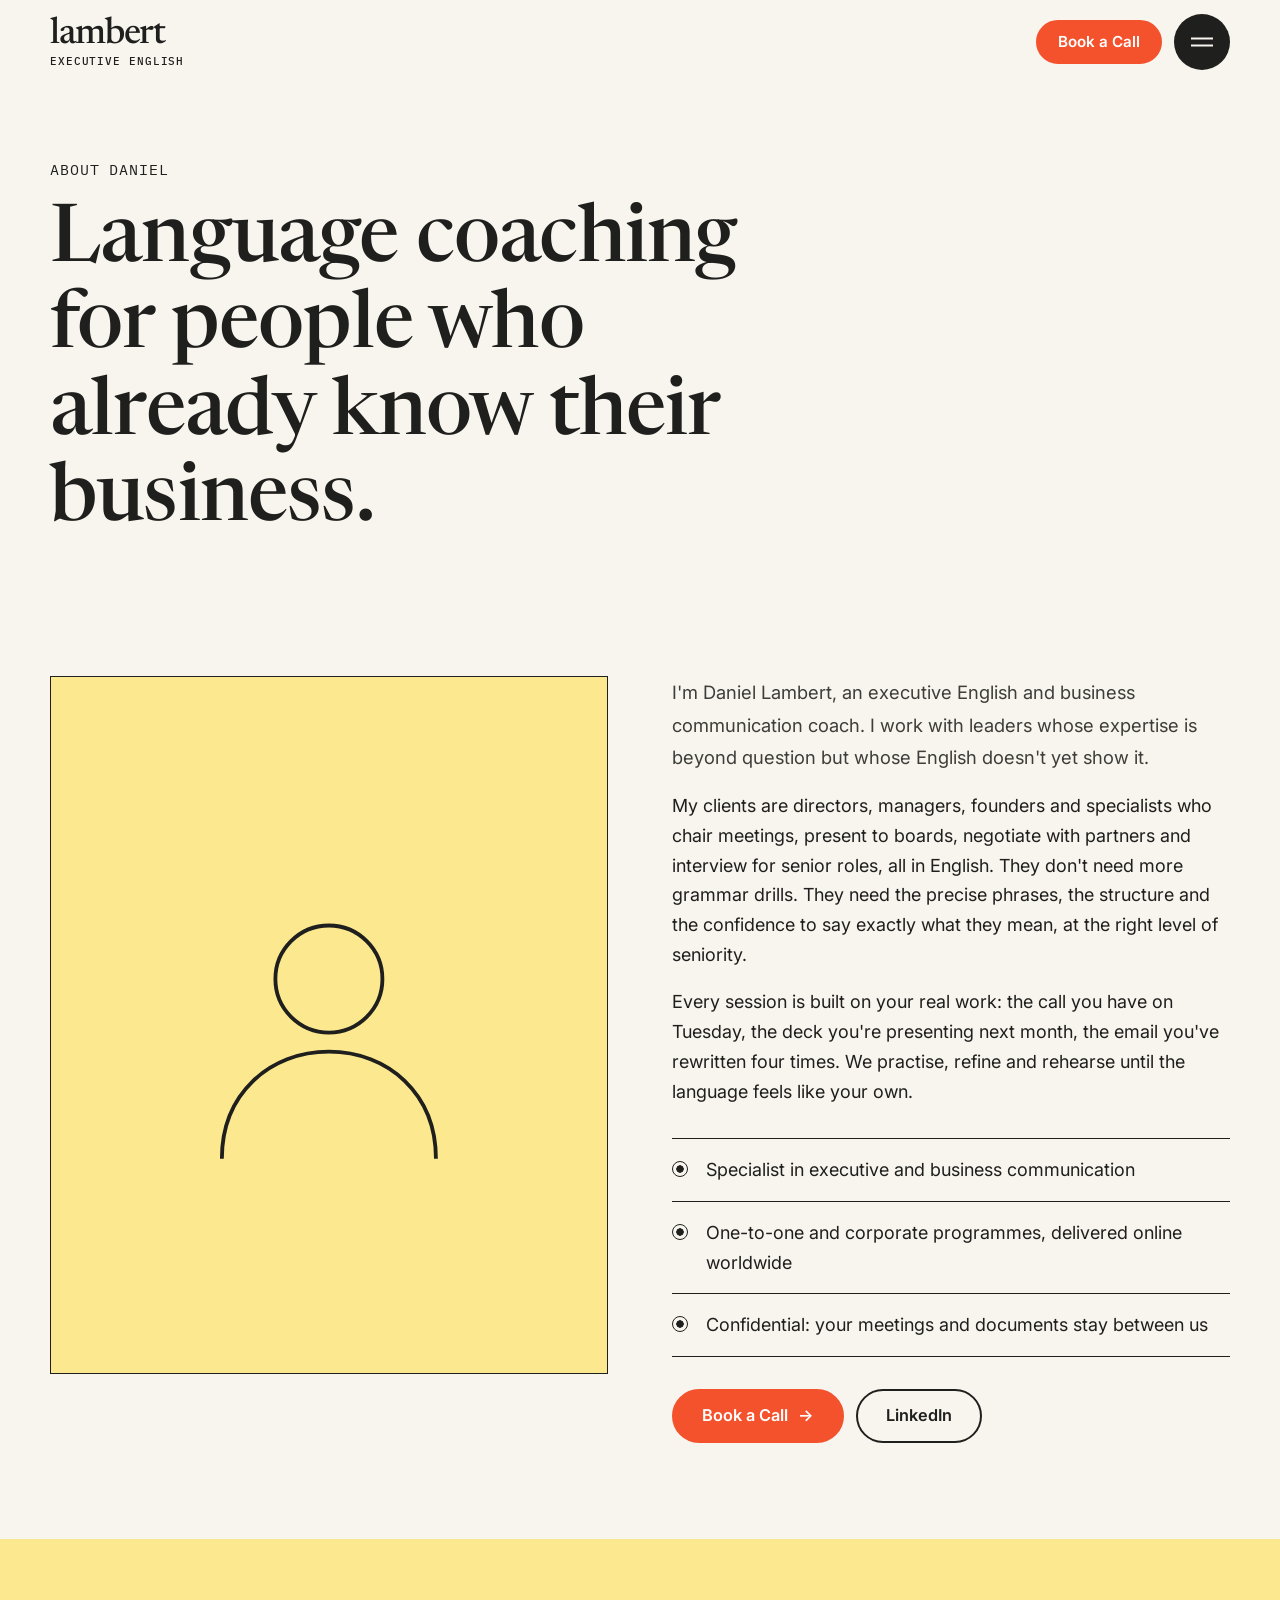
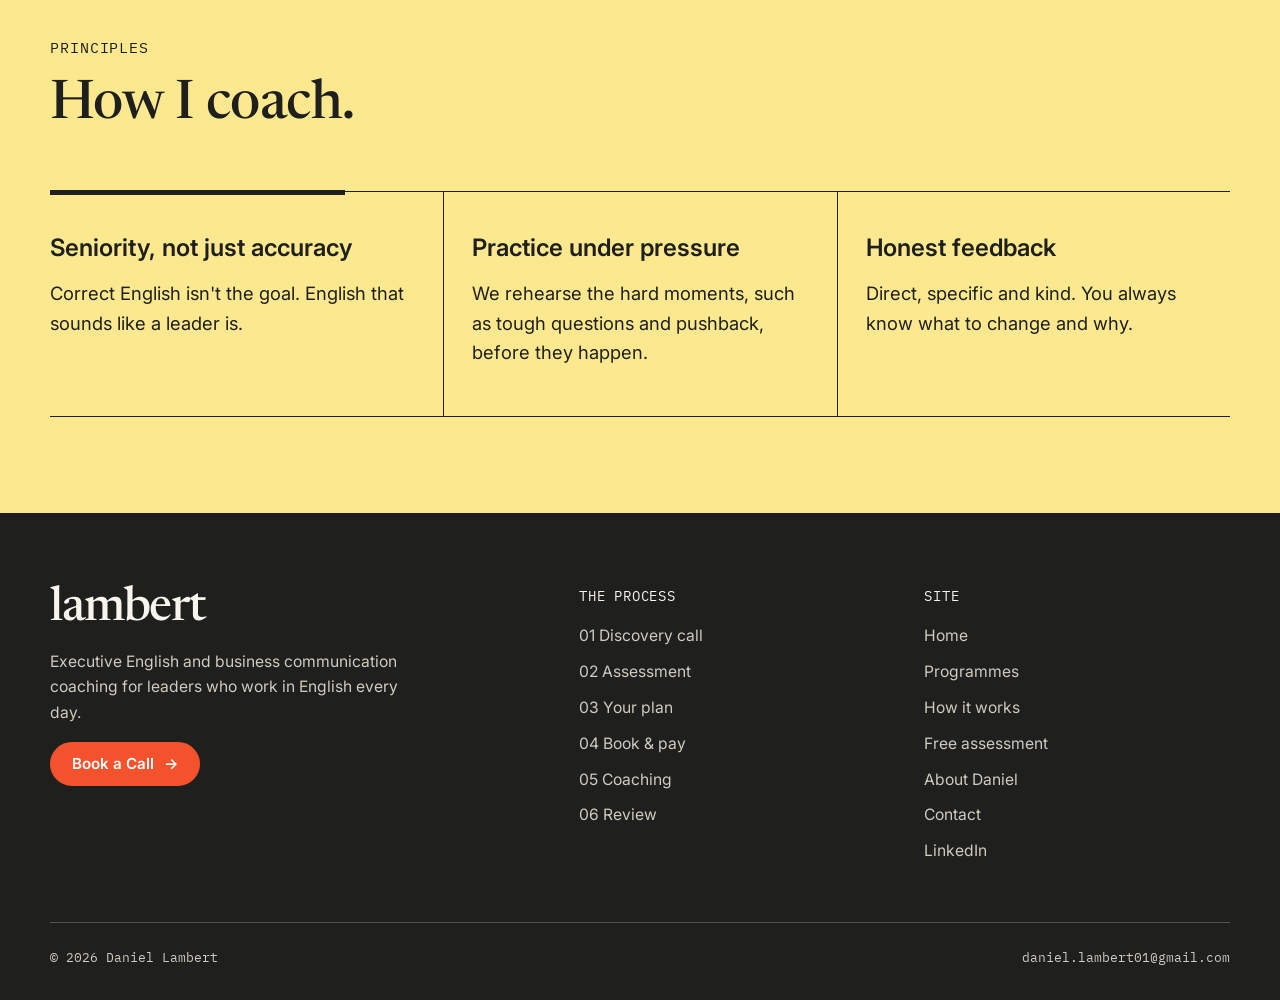
==== about.html @ 06287f19 "Add Daniel Lambert executive English coaching website Static multi-page site styled on a cream/yello" ====
<!doctype html>
<html lang="en">
<head>
  <meta charset="utf-8">
  <meta name="viewport" content="width=device-width, initial-scale=1">
  <title>About Daniel — Daniel Lambert Executive English</title>
  <meta name="description" content="About Daniel Lambert, executive English and business communication coach.">
  <link rel="preconnect" href="https://fonts.googleapis.com">
  <link rel="preconnect" href="https://fonts.gstatic.com" crossorigin>
  <link href="https://fonts.googleapis.com/css2?family=IBM+Plex+Mono:wght@400&family=Inter:wght@400;500;600&family=Newsreader:ital,opsz,wght@0,6..72,400;0,6..72,500;1,6..72,400&display=swap" rel="stylesheet">
  <link rel="stylesheet" href="css/styles.css">
</head>
<body data-page="about">

<main>
  <section class="hero">
    <div class="container">
      <span class="label">About Daniel</span>
      <h1>Language coaching for people who already know their business.</h1>
    </div>
  </section>

  <section class="section" style="padding-top:0">
    <div class="container split">
      <!-- Replace with a professional headshot: <img src="images/daniel.jpg" alt="Daniel Lambert"> -->
      <div style="aspect-ratio:4/5;background:var(--yellow);border:1px solid var(--rule);display:grid;place-items:center">
        <svg viewBox="0 0 160 160" width="55%" fill="none" stroke="currentColor" stroke-width="2" aria-hidden="true">
          <circle cx="80" cy="56" r="28"/><path d="M24 150c0-34 25-56 56-56s56 22 56 56"/>
        </svg>
      </div>
      <div>
        <!-- Edit this biography with your own background, qualifications and experience. -->
        <p class="lead">I'm Daniel Lambert, an executive English and business communication coach. I work with leaders whose expertise is beyond question but whose English doesn't yet show it.</p>
        <p>My clients are directors, managers, founders and specialists who chair meetings, present to boards, negotiate with partners and interview for senior roles, all in English. They don't need more grammar drills. They need the precise phrases, the structure and the confidence to say exactly what they mean, at the right level of seniority.</p>
        <p>Every session is built on your real work: the call you have on Tuesday, the deck you're presenting next month, the email you've rewritten four times. We practise, refine and rehearse until the language feels like your own.</p>
        <ul class="ticks" style="margin-top:32px">
          <li>Specialist in executive and business communication</li>
          <li>One-to-one and corporate programmes, delivered online worldwide</li>
          <li>Confidential: your meetings and documents stay between us</li>
        </ul>
        <div class="btn-row">
          <a class="btn" data-link="discovery">Book a Call <span class="arrow">→</span></a>
          <a class="btn btn--outline" data-link="linkedin">LinkedIn</a>
        </div>
      </div>
    </div>
  </section>

  <section class="section section--yellow">
    <div class="container">
      <div class="section-head">
        <span class="label">Principles</span>
        <h2>How I coach.</h2>
      </div>
      <div class="rule-grid rule-grid--3">
        <div class="rule-cell"><h3>Seniority, not just accuracy</h3><p style="font-weight:400">Correct English isn't the goal. English that sounds like a leader is.</p></div>
        <div class="rule-cell"><h3>Practice under pressure</h3><p style="font-weight:400">We rehearse the hard moments, such as tough questions and pushback, before they happen.</p></div>
        <div class="rule-cell"><h3>Honest feedback</h3><p style="font-weight:400">Direct, specific and kind. You always know what to change and why.</p></div>
      </div>
    </div>
  </section>
</main>

<script src="js/config.js"></script>
<script src="js/main.js"></script>
</body>
</html>
---- css/styles.css ----
/* Visual language: warm cream + butter-yellow blocks, black serif headlines,
   monospace section labels, orange call-to-action, thin black rules and
   line-art icons. */
:root {
  --cream: #f8f4ee;
  --yellow: #fce98f;
  --ink: #1f1f1d;
  --ink-soft: #3d3d39;
  --muted: #5e5c55;
  --orange: #f4522d;
  --orange-dark: #d9411f;
  --rule: #1f1f1d;
  --white: #ffffff;
  --serif: "Newsreader", "Iowan Old Style", Georgia, serif;
  --sans: "Inter", system-ui, -apple-system, "Segoe UI", Roboto, sans-serif;
  --mono: "IBM Plex Mono", ui-monospace, "SFMono-Regular", Menlo, monospace;
}

* { box-sizing: border-box; }
html { scroll-behavior: smooth; }
body {
  margin: 0;
  font-family: var(--sans);
  color: var(--ink);
  background: var(--cream);
  font-size: 18px;
  line-height: 1.65;
  -webkit-font-smoothing: antialiased;
}
body.menu-open { overflow: hidden; }
a { color: inherit; }
img, svg { display: block; max-width: 100%; }
h1, h2, h3 { font-family: var(--serif); font-weight: 500; line-height: 1.08; margin: 0 0 .45em; letter-spacing: -0.01em; }
h1 { font-size: clamp(2.6rem, 6.4vw, 5rem); }
h2 { font-size: clamp(2.1rem, 4.6vw, 3.4rem); }
h3 { font-size: clamp(1.25rem, 2vw, 1.5rem); font-family: var(--sans); font-weight: 600; letter-spacing: 0; line-height: 1.35; }
p { margin: 0 0 1em; }
em.serif { font-style: italic; }

.container { width: min(1180px, 100% - 32px); margin-inline: auto; }
.narrow { max-width: 760px; }
.section { padding: 96px 0; }
.section--tight { padding: 64px 0; }
.section--yellow { background: var(--yellow); }
.section--ink { background: var(--ink); color: var(--cream); }
.section--ink .label, .section--ink .lead { color: #d9d5cc; }
.section--white { background: var(--white); }
@media (max-width: 640px) { .section { padding: 64px 0; } }

.label {
  display: block;
  font-family: var(--mono);
  font-size: .95rem;
  letter-spacing: .06em;
  text-transform: uppercase;
  margin-bottom: 1.1em;
}
.lead { font-size: 1.15rem; color: var(--ink-soft); max-width: 60ch; line-height: 1.75; }
.section-head { margin-bottom: 56px; max-width: 820px; }

/* ---------- Header ---------- */
.site-header {
  position: sticky; top: 0; z-index: 60;
  background: var(--cream);
  border-bottom: 1px solid transparent;
  transition: border-color .2s;
}
.site-header.scrolled { border-color: rgba(31,31,29,.15); }
.nav { display: flex; align-items: center; justify-content: space-between; height: 84px; gap: 12px; }
.logo {
  font-family: var(--serif); font-size: 2.3rem; line-height: 1; text-decoration: none;
  letter-spacing: -0.03em; font-weight: 500;
}
.logo small { font-family: var(--mono); font-size: .7rem; letter-spacing: .08em; display: block; text-transform: uppercase; margin-top: 2px; }
.nav-actions { display: flex; align-items: center; gap: 12px; }
.menu-btn {
  width: 56px; height: 56px; border-radius: 50%; border: 0; background: var(--ink);
  cursor: pointer; display: grid; place-items: center; flex: none;
}
.menu-btn span, .menu-btn span::before {
  display: block; width: 22px; height: 2px; background: var(--cream); position: relative; transition: transform .2s;
}
.menu-btn span::before { content: ""; position: absolute; top: 7px; }
.menu-btn span { transform: translateY(-3.5px); }
.menu-open .menu-btn span { transform: translateY(0) rotate(45deg); }
.menu-open .menu-btn span::before { top: 0; transform: rotate(-90deg); }

.menu {
  position: fixed; inset: 84px 0 0 0; background: var(--cream); z-index: 55;
  display: none; overflow-y: auto; padding: 32px 0 48px;
}
.menu-open .menu { display: block; }
.menu ol { list-style: none; margin: 0; padding: 0; counter-reset: m; }
.menu li { border-top: 1px solid var(--rule); }
.menu li:last-child { border-bottom: 1px solid var(--rule); }
.menu a {
  display: flex; align-items: baseline; gap: 18px; padding: 18px 0; text-decoration: none;
  font-family: var(--serif); font-size: clamp(1.8rem, 4.5vw, 2.8rem);
}
.menu a::before {
  counter-increment: m; content: counter(m, decimal-leading-zero);
  font-family: var(--mono); font-size: .9rem;
}
.menu a:hover, .menu a[aria-current="page"] { color: var(--orange); }
.menu-foot { margin-top: 32px; font-family: var(--mono); font-size: .9rem; display: flex; flex-wrap: wrap; gap: 24px; }

/* ---------- Buttons ---------- */
.btn {
  display: inline-flex; align-items: center; gap: 10px;
  padding: 15px 28px; border-radius: 999px; border: 2px solid var(--orange);
  background: var(--orange); color: var(--white); font-weight: 600; font-size: 1.02rem;
  text-decoration: none; cursor: pointer; font-family: var(--sans); line-height: 1.2;
  transition: background .15s, border-color .15s, color .15s;
}
.btn:hover { background: var(--orange-dark); border-color: var(--orange-dark); }
.btn--outline { background: transparent; color: var(--ink); border-color: var(--ink); }
.btn--outline:hover { background: var(--ink); color: var(--cream); border-color: var(--ink); }
.section--ink .btn--outline { color: var(--cream); border-color: var(--cream); }
.section--ink .btn--outline:hover { background: var(--cream); color: var(--ink); }
.btn--sm { padding: 11px 20px; font-size: .95rem; }
.btn .arrow { transition: transform .15s; }
.btn:hover .arrow { transform: translateX(3px); }
.btn-row { display: flex; flex-wrap: wrap; align-items: center; gap: 12px; margin-top: 32px; }
@media (max-width: 420px) { .nav-actions .btn { padding: 12px 18px; font-size: .95rem; } .logo { font-size: 1.9rem; } }

.text-link {
  font-family: var(--mono); font-size: .9rem; text-transform: uppercase; letter-spacing: .05em;
  text-decoration: none; border-bottom: 1.5px solid currentColor; padding-bottom: 2px;
}
.text-link:hover { color: var(--orange); }

/* ---------- Hero ---------- */
.hero { padding: 72px 0 96px; }
.hero h1 { max-width: 15ch; }
.hero .lead { margin-top: 8px; }
.hero-meta {
  margin-top: 64px; display: grid; grid-template-columns: repeat(3, 1fr);
  border-top: 1px solid var(--rule);
}
.hero-meta div { padding: 20px 20px 0 0; }
.hero-meta div + div { padding-left: 20px; border-left: 1px solid var(--rule); }
.hero-meta strong { display: block; font-family: var(--serif); font-size: 2.2rem; font-weight: 500; line-height: 1.1; }
.hero-meta span { font-size: .95rem; color: var(--muted); }
@media (max-width: 640px) {
  .hero { padding: 40px 0 64px; }
  .hero-meta { grid-template-columns: 1fr; }
  .hero-meta div + div { border-left: 0; padding-left: 0; border-top: 1px solid var(--rule); margin-top: 20px; }
}

/* ---------- Ruled grid (problem / benefits) ---------- */
.rule-grid {
  display: grid; grid-template-columns: repeat(2, 1fr);
  border-top: 1px solid var(--rule); position: relative;
}
.rule-grid::before {
  content: ""; position: absolute; top: -2px; left: 0; width: 25%; height: 5px; background: var(--rule);
}
.rule-cell {
  padding: 48px 32px 56px 0; border-bottom: 1px solid var(--rule); min-height: 300px;
  display: flex; flex-direction: column; justify-content: space-between; gap: 40px;
}
.rule-cell:nth-child(2n) { padding-left: 32px; padding-right: 0; border-left: 1px solid var(--rule); }
.rule-cell .icon { align-self: flex-end; width: 160px; height: 120px; color: var(--ink); }
.rule-cell p { font-weight: 600; font-size: 1.15rem; line-height: 1.6; margin: 0; max-width: 34ch; }
.rule-grid--3 { grid-template-columns: repeat(3, 1fr); }
.rule-grid--3 .rule-cell { padding: 40px 28px 48px; border-left: 1px solid var(--rule); min-height: 0; justify-content: flex-start; gap: 4px; }
.rule-grid--3 .rule-cell:nth-child(3n+1) { padding-left: 0; border-left: 0; }
.rule-grid--3 .rule-cell:nth-child(2n) { padding-right: 28px; }
@media (max-width: 900px) { .rule-grid--3 { grid-template-columns: 1fr; } .rule-grid--3 .rule-cell { padding: 36px 0 !important; border-left: 0 !important; } }
@media (max-width: 560px) {
  .rule-cell { padding: 32px 16px 40px 0; min-height: 260px; }
  .rule-cell:nth-child(2n) { padding-left: 16px; }
  .rule-cell .icon { width: 110px; height: 90px; }
  .rule-cell p { font-size: 1.02rem; }
}

/* ---------- Programmes ---------- */
.offers { display: grid; grid-template-columns: repeat(2, 1fr); gap: 0; border-top: 1px solid var(--rule); }
.offer {
  padding: 44px 36px 44px 0; border-bottom: 1px solid var(--rule); display: flex; flex-direction: column;
}
.offer:nth-child(2n) { padding: 44px 0 44px 36px; border-left: 1px solid var(--rule); }
.offer .num { font-family: var(--mono); font-size: .9rem; margin-bottom: 18px; }
.offer h3 { font-family: var(--serif); font-weight: 500; font-size: clamp(1.7rem, 3vw, 2.3rem); line-height: 1.12; }
.offer p { color: var(--ink-soft); }
.offer ul { padding: 0; margin: 0 0 24px; list-style: none; }
.offer li { padding: 10px 0; border-top: 1px dashed rgba(31,31,29,.35); font-size: 1rem; }
.offer .price { font-family: var(--mono); font-size: .9rem; margin: 0 0 22px; }
.offer .btn-row { margin-top: auto; }
@media (max-width: 820px) {
  .offers { grid-template-columns: 1fr; }
  .offer, .offer:nth-child(2n) { padding: 40px 0; border-left: 0; }
}

/* ---------- Process ---------- */
.steps { list-style: none; margin: 0; padding: 0; border-top: 1px solid var(--rule); }
.steps li {
  display: grid; grid-template-columns: 110px 1fr 1.2fr auto; gap: 28px; align-items: start;
  padding: 36px 0; border-bottom: 1px solid var(--rule);
}
.steps .step-num { font-family: var(--mono); font-size: .95rem; padding-top: 8px; }
.steps h3 { font-family: var(--serif); font-weight: 500; font-size: clamp(1.6rem, 2.6vw, 2.1rem); margin: 0; line-height: 1.15; }
.steps p { margin: 0; color: var(--ink-soft); }
.steps .when { display: block; font-family: var(--mono); font-size: .85rem; margin-top: 10px; color: var(--muted); }
.steps .btn { white-space: nowrap; }
.section--ink .steps, .section--ink .steps li { border-color: rgba(248,244,238,.35); }
.section--ink .steps p { color: #d9d5cc; }
@media (max-width: 960px) {
  .steps li { grid-template-columns: 70px 1fr; gap: 14px 20px; }
  .steps li > p, .steps li > .btn, .steps li > .text-link { grid-column: 2; justify-self: start; }
}

/* Compact process strip */
.strip { display: grid; grid-template-columns: repeat(6, 1fr); border-top: 1px solid var(--rule); }
.strip a {
  text-decoration: none; padding: 22px 16px 26px 0; border-bottom: 1px solid var(--rule);
  display: flex; flex-direction: column; gap: 10px; transition: color .15s;
}
.strip a + a { padding-left: 16px; border-left: 1px solid var(--rule); }
.strip a:hover { color: var(--orange); }
.strip b { font-family: var(--mono); font-weight: 400; font-size: .85rem; }
.strip span { font-weight: 600; line-height: 1.35; }
@media (max-width: 900px) {
  .strip { grid-template-columns: repeat(2, 1fr); }
  .strip a, .strip a + a { padding: 22px 16px 24px 0; border-left: 0; }
  .strip a:nth-child(2n) { padding-left: 16px; border-left: 1px solid var(--rule); }
}

/* ---------- Two column / quote ---------- */
.split { display: grid; grid-template-columns: 1fr 1fr; gap: 64px; align-items: start; }
@media (max-width: 860px) { .split { grid-template-columns: 1fr; gap: 32px; } }
.big-quote { font-family: var(--serif); font-size: clamp(1.8rem, 3.6vw, 2.8rem); line-height: 1.2; margin: 0; }
.ticks { list-style: none; padding: 0; margin: 0; border-top: 1px solid var(--rule); }
.ticks li { padding: 16px 0 16px 34px; border-bottom: 1px solid var(--rule); position: relative; }
.ticks li::before {
  content: ""; position: absolute; left: 0; top: 22px; width: 14px; height: 14px; border-radius: 50%;
  border: 1.5px solid var(--ink); background: radial-gradient(var(--ink) 35%, transparent 40%);
}
.section--ink .ticks, .section--ink .ticks li { border-color: rgba(248,244,238,.35); }
.section--ink .ticks li::before { border-color: var(--cream); background: radial-gradient(var(--cream) 35%, transparent 40%); }

/* ---------- FAQ ---------- */
.faq { border-top: 1px solid var(--rule); }
.faq details { border-bottom: 1px solid var(--rule); padding: 24px 0; }
.faq summary {
  cursor: pointer; list-style: none; font-weight: 600; font-size: 1.12rem;
  display: flex; justify-content: space-between; gap: 20px;
}
.faq summary::-webkit-details-marker { display: none; }
.faq summary::after { content: "+"; font-family: var(--mono); font-size: 1.4rem; line-height: 1; }
.faq details[open] summary::after { content: "−"; }
.faq details p { margin: 14px 0 0; color: var(--ink-soft); max-width: 70ch; }

/* ---------- CTA band ---------- */
.cta-band { text-align: left; }
.cta-band h2 { max-width: 18ch; }

/* ---------- Forms / assessment ---------- */
.panel { background: var(--white); border: 1px solid var(--rule); padding: 44px; }
@media (max-width: 560px) { .panel { padding: 24px 18px; } }
.progress { display: grid; grid-template-columns: repeat(5, 1fr); gap: 6px; margin-bottom: 10px; }
.progress span { height: 4px; background: rgba(31,31,29,.15); }
.progress span.done { background: var(--ink); }
.progress-label { font-family: var(--mono); font-size: .85rem; text-transform: uppercase; letter-spacing: .05em; margin-bottom: 32px; }
.form-step { display: none; }
.form-step.active { display: block; }
.form-step h2 { font-size: clamp(1.8rem, 3.6vw, 2.5rem); }
label, .field-label { display: block; font-weight: 600; font-size: .98rem; margin: 22px 0 8px; }
.optional { font-weight: 400; color: var(--muted); }
input[type=text], input[type=email], input[type=tel], select, textarea {
  width: 100%; padding: 14px 16px; border: 1px solid var(--ink); border-radius: 0;
  font: inherit; font-size: 1rem; background: var(--cream); color: var(--ink);
}
input:focus, select:focus, textarea:focus { outline: 3px solid var(--yellow); outline-offset: 0; }
textarea { min-height: 120px; resize: vertical; }
.row-2 { display: grid; grid-template-columns: 1fr 1fr; gap: 0 20px; }
@media (max-width: 600px) { .row-2 { grid-template-columns: 1fr; } }
.choices { display: grid; grid-template-columns: repeat(2, 1fr); gap: 10px; }
@media (max-width: 600px) { .choices { grid-template-columns: 1fr; } }
.choice {
  display: flex; gap: 12px; align-items: flex-start; border: 1px solid var(--ink); padding: 14px 16px;
  margin: 0; font-weight: 500; cursor: pointer; background: var(--cream); font-size: 1rem;
}
.choice:has(input:checked) { background: var(--yellow); }
.choice input { margin-top: 5px; accent-color: var(--ink); }
.quiz-q { margin-top: 28px; }
.quiz-q > p { font-weight: 600; margin-bottom: 10px; }
.quiz-q > p b { font-family: var(--mono); font-weight: 400; margin-right: 8px; }
.form-nav { display: flex; justify-content: space-between; gap: 12px; margin-top: 36px; flex-wrap: wrap; }
.error { color: #b3261e; font-size: .95rem; margin-top: 14px; min-height: 1.3em; }
.result-box { background: var(--yellow); padding: 28px; margin: 24px 0; border: 1px solid var(--rule); }
.result-box h3 { font-family: var(--serif); font-weight: 500; font-size: 2rem; margin-bottom: 6px; }
.kv { display: grid; grid-template-columns: 180px 1fr; border-top: 1px solid var(--rule); margin: 0; }
.kv dt, .kv dd { padding: 12px 0; border-bottom: 1px solid var(--rule); margin: 0; }
.kv dt { font-family: var(--mono); font-size: .85rem; text-transform: uppercase; padding-top: 15px; }
@media (max-width: 560px) { .kv { grid-template-columns: 1fr; } .kv dt { border-bottom: 0; padding-bottom: 0; } }
.notice { font-family: var(--mono); font-size: .85rem; color: var(--muted); }

/* ---------- Footer ---------- */
.site-footer { background: var(--ink); color: #cfcbc2; padding: 72px 0 32px; font-size: .98rem; }
.site-footer a { text-decoration: none; }
.site-footer a:hover { color: var(--orange); }
.footer-top { display: grid; grid-template-columns: 1.6fr 1fr 1fr; gap: 40px; padding-bottom: 48px; border-bottom: 1px solid rgba(248,244,238,.25); }
.footer-top .logo { color: var(--cream); font-size: 3rem; }
.footer-top h4 { font-family: var(--mono); font-weight: 400; text-transform: uppercase; font-size: .85rem; letter-spacing: .06em; margin: 0 0 16px; color: var(--cream); }
.footer-top ul { list-style: none; margin: 0; padding: 0; }
.footer-top li { margin-bottom: 10px; }
.footer-bottom { padding-top: 24px; font-family: var(--mono); font-size: .8rem; display: flex; justify-content: space-between; flex-wrap: wrap; gap: 12px; }
@media (max-width: 760px) { .footer-top { grid-template-columns: 1fr 1fr; } .footer-top > div:first-child { grid-column: 1 / -1; } }
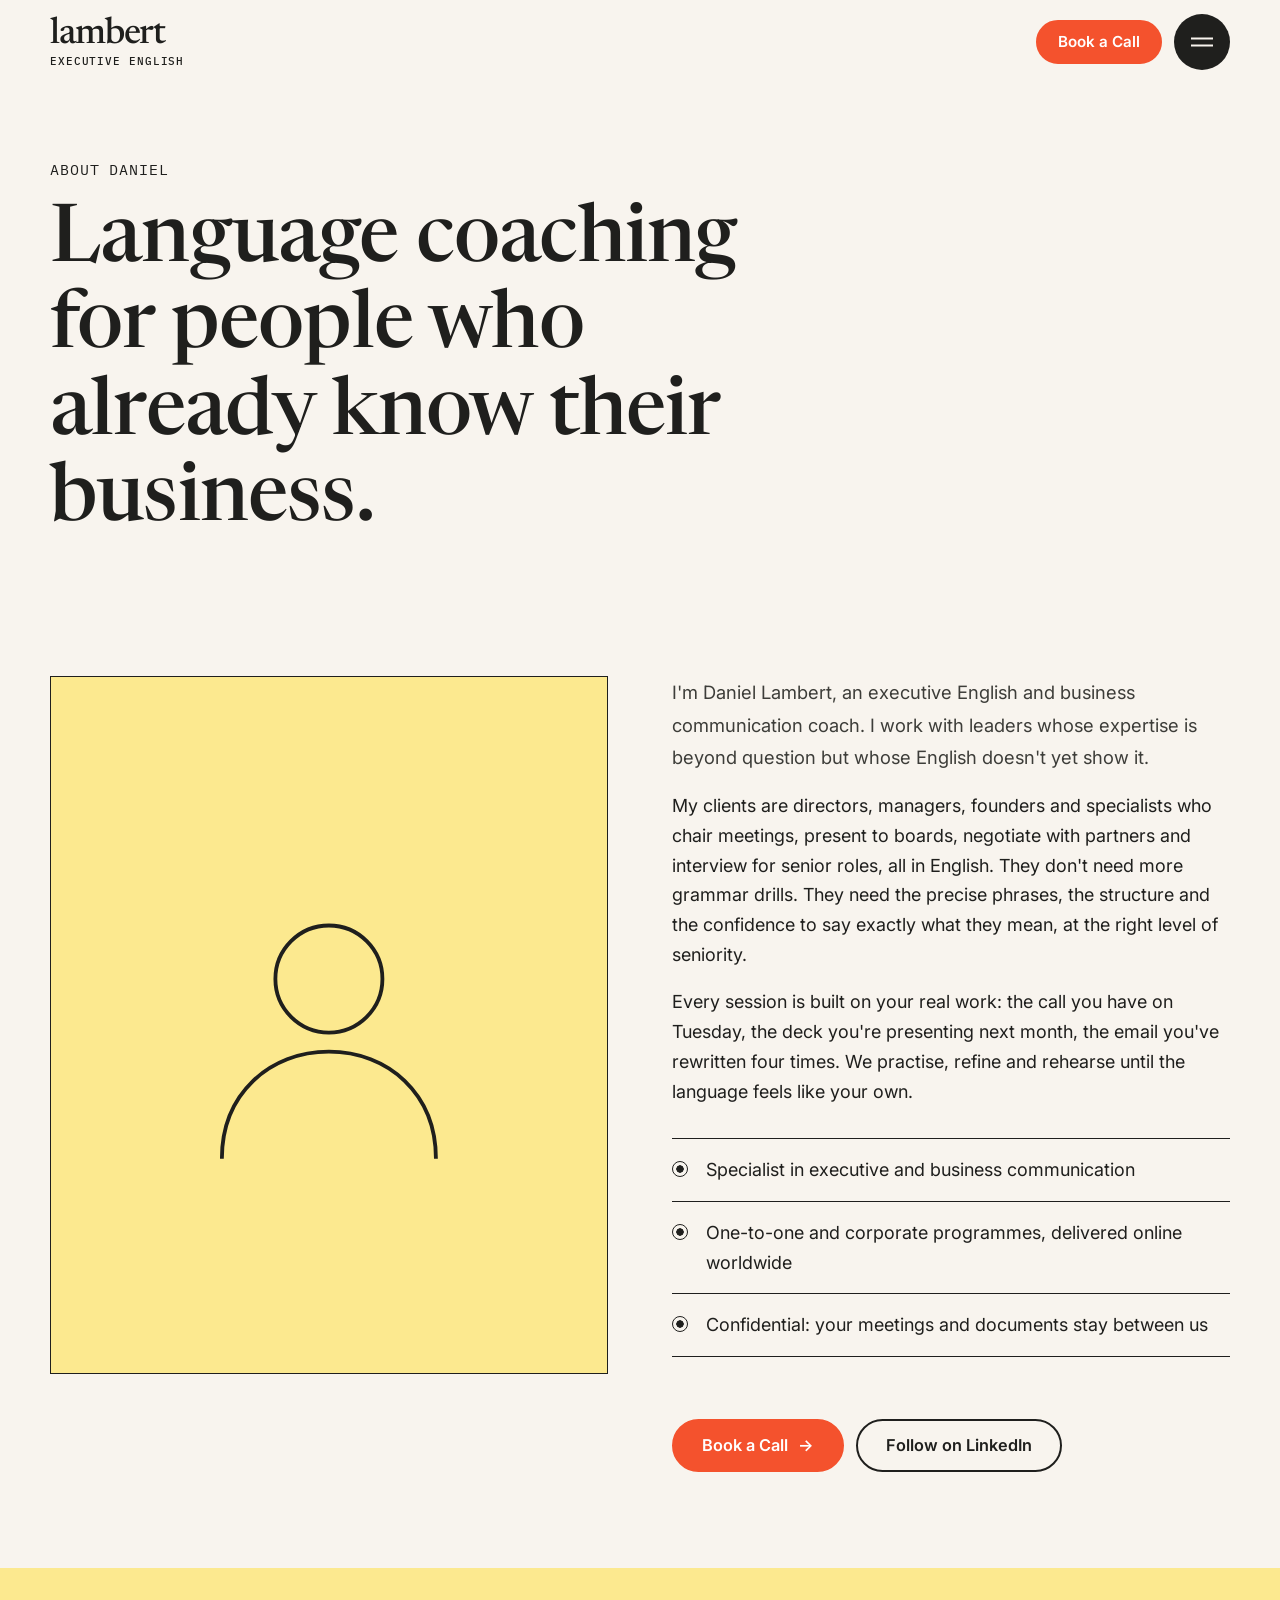
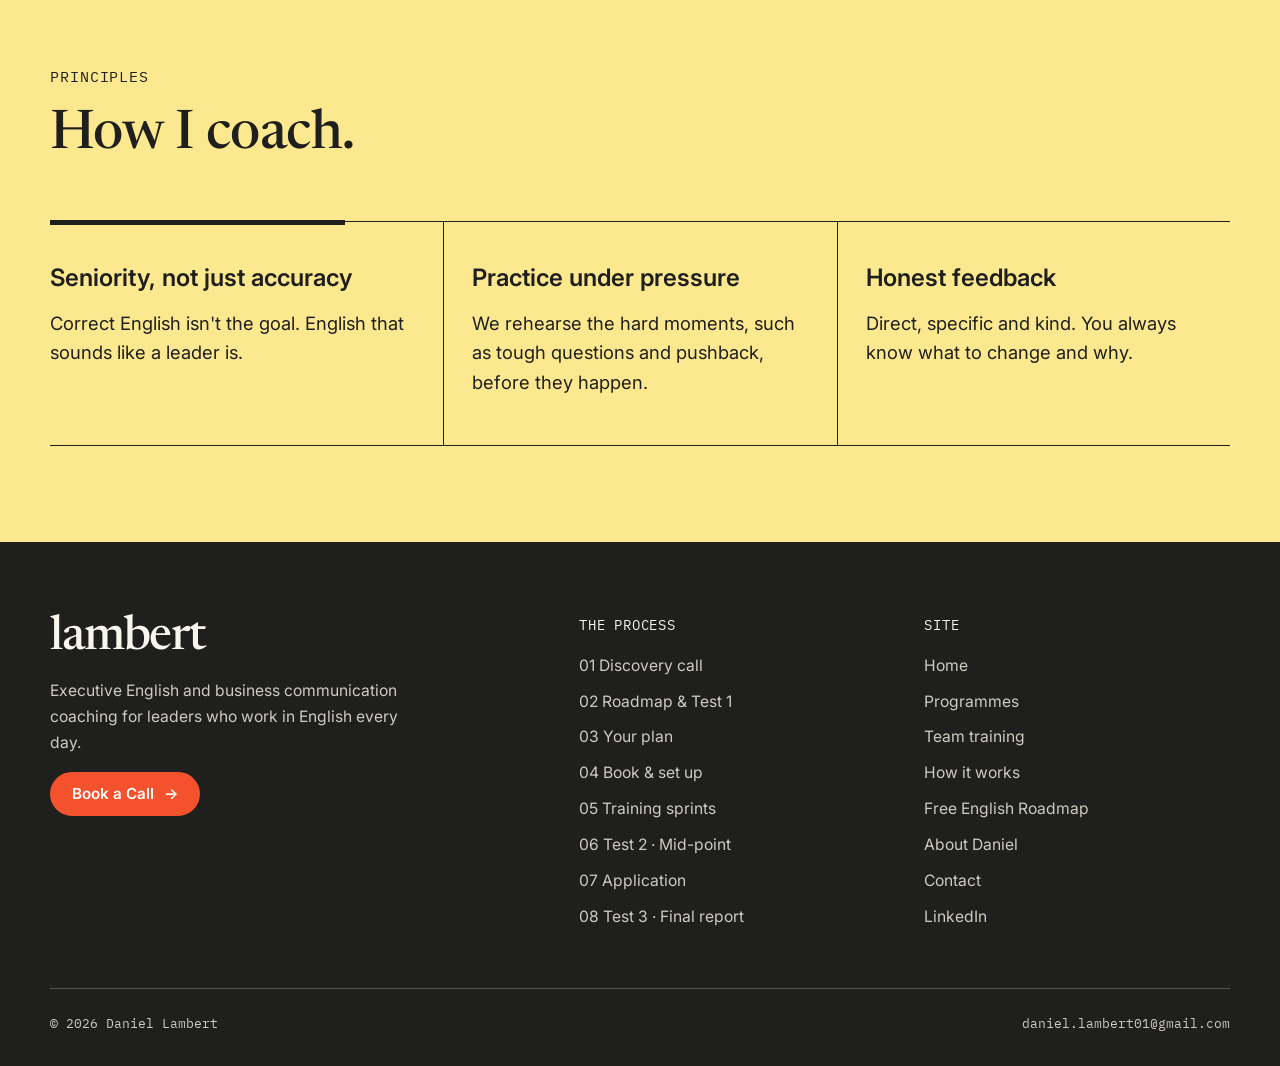
==== commit 0346f0ea: "Add team training page, transparent 12-week process with tests, animations and LinkedIn - Process re" ====
--- a/about.html
+++ b/about.html
@@ -38,9 +38,10 @@
           <li>One-to-one and corporate programmes, delivered online worldwide</li>
           <li>Confidential: your meetings and documents stay between us</li>
         </ul>
+        <span class="linkedin-badge" data-followers style="margin-top:20px"></span>
         <div class="btn-row">
           <a class="btn" data-link="discovery">Book a Call <span class="arrow">→</span></a>
-          <a class="btn btn--outline" data-link="linkedin">LinkedIn</a>
+          <a class="btn btn--outline" data-link="linkedin">Follow on LinkedIn</a>
         </div>
       </div>
     </div>
--- a/css/styles.css
+++ b/css/styles.css
@@ -211,20 +211,79 @@
 }
 
 /* Compact process strip */
-.strip { display: grid; grid-template-columns: repeat(6, 1fr); border-top: 1px solid var(--rule); }
+.strip { display: grid; grid-template-columns: repeat(4, 1fr); border-top: 1px solid var(--rule); }
 .strip a {
-  text-decoration: none; padding: 22px 16px 26px 0; border-bottom: 1px solid var(--rule);
-  display: flex; flex-direction: column; gap: 10px; transition: color .15s;
-}
-.strip a + a { padding-left: 16px; border-left: 1px solid var(--rule); }
+  text-decoration: none; padding: 22px 16px 26px; border-bottom: 1px solid var(--rule); border-left: 1px solid var(--rule);
+  display: flex; flex-direction: column; gap: 10px; transition: color .15s, background .2s;
+}
+.strip a:nth-child(4n+1) { border-left: 0; padding-left: 0; }
 .strip a:hover { color: var(--orange); }
 .strip b { font-family: var(--mono); font-weight: 400; font-size: .85rem; }
+.strip b.is-test { color: var(--yellow); }
 .strip span { font-weight: 600; line-height: 1.35; }
+.section--ink .strip, .section--ink .strip a { border-color: rgba(248,244,238,.35); }
+@media (max-width: 760px) {
+  .strip { grid-template-columns: repeat(2, 1fr); }
+  .strip a:nth-child(n) { border-left: 1px solid rgba(248,244,238,.35); padding-left: 16px; }
+  .strip a:nth-child(2n+1) { border-left: 0; padding-left: 0; }
+}
+
+/* Timeline (process overview) */
+.timeline { position: relative; }
+.timeline-track { position: absolute; left: 0; right: 0; top: 13px; height: 3px; background: rgba(31,31,29,.2); }
+.timeline-fill { display: block; height: 100%; width: 100%; background: var(--ink); transform-origin: left; }
+.timeline-phases { display: grid; grid-template-columns: repeat(3, 1fr); position: relative; }
+.phase { text-decoration: none; padding: 0 28px 0 0; display: block; }
+.phase + .phase { padding-left: 28px; border-left: 1px solid var(--rule); }
+.phase h3 { font-family: var(--serif); font-weight: 500; font-size: clamp(1.5rem, 2.4vw, 2rem); margin-top: -.2em; }
+.phase p { color: var(--ink-soft); font-size: 1rem; margin: 0; }
+.phase .label { margin: 26px 0 .4em; }
+.phase:hover h3 { color: var(--orange); }
+.test-dot {
+  display: inline-block; font-family: var(--mono); font-size: .8rem; text-transform: uppercase; letter-spacing: .05em;
+  background: var(--ink); color: var(--yellow); padding: 5px 12px; border-radius: 999px; position: relative; z-index: 1;
+}
+@media (max-width: 820px) {
+  .timeline-track { left: 13px; right: auto; top: 0; bottom: 0; width: 3px; height: auto; }
+  .timeline-fill { transform-origin: top; }
+  .timeline-phases { grid-template-columns: 1fr; gap: 40px; }
+  .phase, .phase + .phase { padding: 0 0 0 0; border-left: 0; }
+  .phase > :not(.test-dot) { margin-left: 40px; display: block; }
+}
+
+/* Detailed steps */
+.steps--detail li { grid-template-columns: 90px minmax(180px, 1fr) 2fr 210px; }
+.steps--detail li > :last-child { justify-self: end; }
+.steps li > span:empty { display: none; }
+.steps--detail h3 { font-size: clamp(1.4rem, 2.2vw, 1.8rem); }
+.phase-tag {
+  display: inline-block; font-family: var(--mono); font-size: .78rem; text-transform: uppercase; letter-spacing: .05em;
+  border: 1px solid var(--ink); border-radius: 999px; padding: 3px 10px; margin-bottom: 12px;
+}
+.phase-tag.test { background: var(--yellow); }
+.mini { display: grid; grid-template-columns: 70px 1fr; gap: 6px 14px; margin: 16px 0 0; font-size: .95rem; }
+.mini dt { font-family: var(--mono); font-size: .78rem; text-transform: uppercase; padding-top: 3px; }
+.mini dd { margin: 0; color: var(--ink-soft); }
+@media (max-width: 960px) {
+  .steps--detail li { grid-template-columns: 70px 1fr; }
+  .steps--detail li > div:last-of-type { grid-column: 2; }
+  .steps--detail li > :last-child { justify-self: start; }
+}
+
+/* Measures */
+.measure-grid { display: grid; grid-template-columns: repeat(5, 1fr); border-top: 1px solid rgba(248,244,238,.35); }
+.measure-grid > div { padding: 28px 20px 8px; border-left: 1px solid rgba(248,244,238,.35); }
+.measure-grid > div:first-child { border-left: 0; padding-left: 0; }
+.measure-grid h3 { font-family: var(--serif); font-weight: 500; font-size: 1.8rem; color: var(--cream); }
+.measure-grid p { color: #d9d5cc; font-size: .98rem; }
 @media (max-width: 900px) {
-  .strip { grid-template-columns: repeat(2, 1fr); }
-  .strip a, .strip a + a { padding: 22px 16px 24px 0; border-left: 0; }
-  .strip a:nth-child(2n) { padding-left: 16px; border-left: 1px solid var(--rule); }
-}
+  .measure-grid { grid-template-columns: 1fr 1fr; }
+  .measure-grid > div:nth-child(n) { border-left: 0; padding-left: 0; border-bottom: 1px solid rgba(248,244,238,.35); }
+}
+
+/* LinkedIn block */
+.linkedin-badge { display: inline-flex; align-items: center; gap: 10px; font-family: var(--mono); font-size: .9rem; margin-top: 8px; }
+.linkedin-badge svg { width: 22px; height: 22px; }
 
 /* ---------- Two column / quote ---------- */
 .split { display: grid; grid-template-columns: 1fr 1fr; gap: 64px; align-items: start; }
@@ -307,3 +366,32 @@
 .footer-top li { margin-bottom: 10px; }
 .footer-bottom { padding-top: 24px; font-family: var(--mono); font-size: .8rem; display: flex; justify-content: space-between; flex-wrap: wrap; gap: 12px; }
 @media (max-width: 760px) { .footer-top { grid-template-columns: 1fr 1fr; } .footer-top > div:first-child { grid-column: 1 / -1; } }
+
+/* ---------- Motion ---------- */
+.js .reveal { opacity: 0; transform: translateY(26px); transition: opacity .8s cubic-bezier(.2,.7,.2,1), transform .8s cubic-bezier(.2,.7,.2,1); transition-delay: var(--d, 0ms); }
+.js .reveal.in { opacity: 1; transform: none; }
+.js .rule-grid::before { width: 0; transition: width 1.4s cubic-bezier(.2,.7,.2,1) .2s; }
+.js .rule-grid.in::before { width: 25%; }
+.js .rule-cell .icon *:not([stroke-dasharray]):not(text) { stroke-dasharray: 420; stroke-dashoffset: 420; transition: stroke-dashoffset 1.8s ease .3s; }
+.js .rule-cell.in .icon *:not([stroke-dasharray]):not(text) { stroke-dashoffset: 0; }
+.js .timeline-fill { transform: scaleX(0); transition: transform 2.2s cubic-bezier(.2,.7,.2,1) .3s; }
+.js .timeline.in .timeline-fill { transform: scaleX(1); }
+.js .test-dot { transform: scale(.4); opacity: 0; transition: transform .5s cubic-bezier(.3,1.6,.5,1), opacity .3s; }
+.js .timeline.in .phase:nth-child(1) .test-dot { transition-delay: .3s; }
+.js .timeline.in .phase:nth-child(2) .test-dot { transition-delay: 1.1s; }
+.js .timeline.in .phase:nth-child(3) .test-dot { transition-delay: 1.9s; }
+.js .timeline.in .test-dot { transform: none; opacity: 1; }
+@media (max-width: 820px) {
+  .js .timeline-fill { transform: scaleY(0); }
+  .js .timeline.in .timeline-fill { transform: scaleY(1); }
+}
+.icon--sliders rect { animation: slide 6s ease-in-out infinite; }
+.icon--sliders rect:nth-of-type(2) { animation-delay: -2s; animation-direction: reverse; }
+.icon--sliders rect:nth-of-type(3) { animation-delay: -4s; }
+@keyframes slide { 0%, 100% { transform: translateX(0); } 50% { transform: translateX(-34px); } }
+@media (prefers-reduced-motion: reduce) {
+  .js .reveal, .js .rule-cell .icon *, .js .timeline-fill, .js .test-dot { transition: none !important; opacity: 1 !important; transform: none !important; stroke-dashoffset: 0 !important; }
+  .js .rule-grid::before { transition: none; width: 25%; }
+  .icon--sliders rect { animation: none; }
+  html { scroll-behavior: auto; }
+}
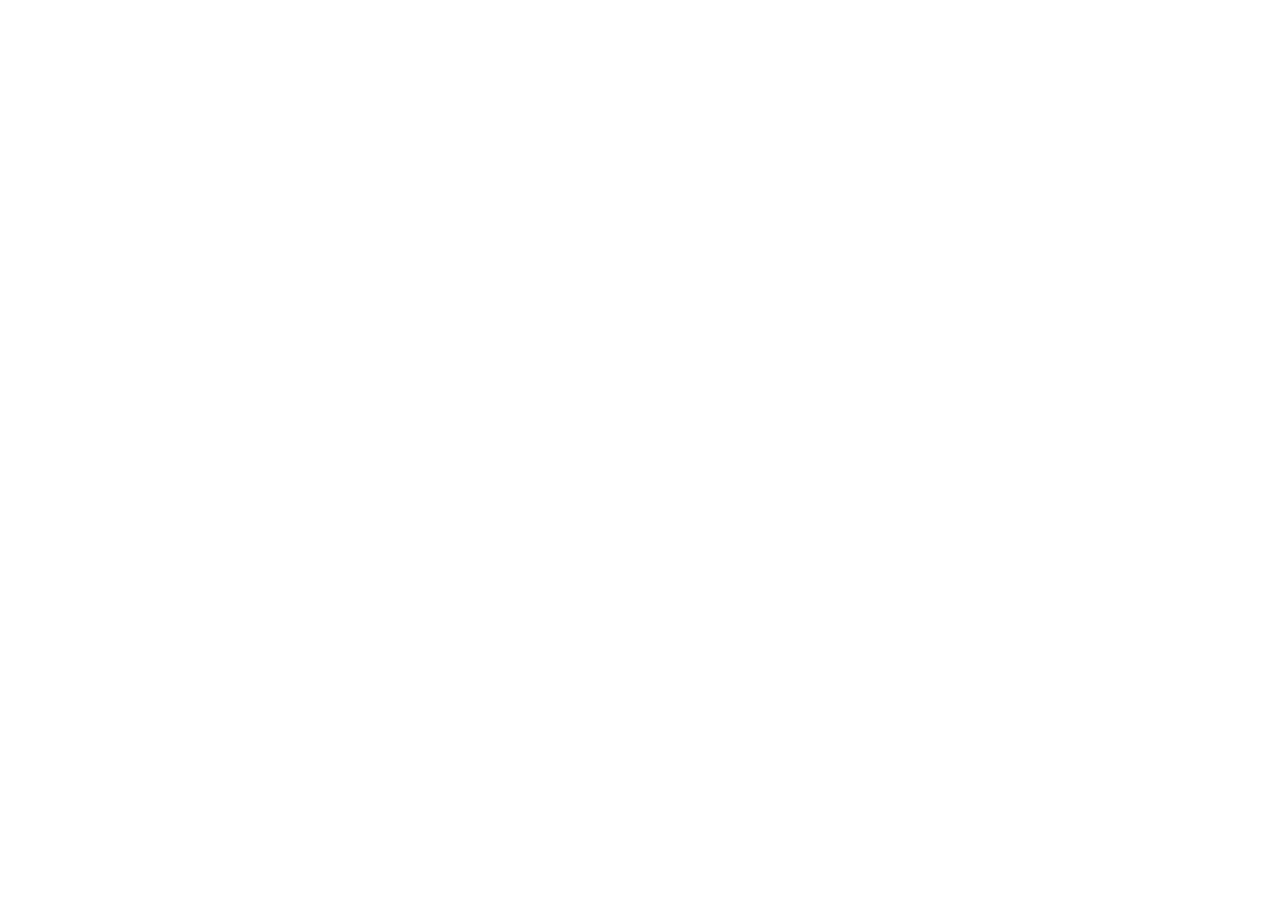
==== commit 6aa75d29: "Forward all pages to the merged Novalingua site Daniel Lambert Executive English is now Novalingua E" ====
--- a/about.html
+++ b/about.html
@@ -3,66 +3,13 @@
 <head>
   <meta charset="utf-8">
   <meta name="viewport" content="width=device-width, initial-scale=1">
-  <title>About Daniel — Daniel Lambert Executive English</title>
-  <meta name="description" content="About Daniel Lambert, executive English and business communication coach.">
-  <link rel="preconnect" href="https://fonts.googleapis.com">
-  <link rel="preconnect" href="https://fonts.gstatic.com" crossorigin>
-  <link href="https://fonts.googleapis.com/css2?family=IBM+Plex+Mono:wght@400&family=Inter:wght@400;500;600&family=Newsreader:ital,opsz,wght@0,6..72,400;0,6..72,500;1,6..72,400&display=swap" rel="stylesheet">
-  <link rel="stylesheet" href="css/styles.css">
+  <title>Novalingua</title>
+  <meta name="robots" content="noindex">
+  <link rel="canonical" href="https://daniellambert01-stack.github.io/novalingua/about.html">
+  <meta http-equiv="refresh" content="0; url=https://daniellambert01-stack.github.io/novalingua/about.html">
+  <script>location.replace("https://daniellambert01-stack.github.io/novalingua/about.html" + location.search + location.hash);</script>
 </head>
-<body data-page="about">
-
-<main>
-  <section class="hero">
-    <div class="container">
-      <span class="label">About Daniel</span>
-      <h1>Language coaching for people who already know their business.</h1>
-    </div>
-  </section>
-
-  <section class="section" style="padding-top:0">
-    <div class="container split">
-      <!-- Replace with a professional headshot: <img src="images/daniel.jpg" alt="Daniel Lambert"> -->
-      <div style="aspect-ratio:4/5;background:var(--yellow);border:1px solid var(--rule);display:grid;place-items:center">
-        <svg viewBox="0 0 160 160" width="55%" fill="none" stroke="currentColor" stroke-width="2" aria-hidden="true">
-          <circle cx="80" cy="56" r="28"/><path d="M24 150c0-34 25-56 56-56s56 22 56 56"/>
-        </svg>
-      </div>
-      <div>
-        <!-- Edit this biography with your own background, qualifications and experience. -->
-        <p class="lead">I'm Daniel Lambert, an executive English and business communication coach. I work with leaders whose expertise is beyond question but whose English doesn't yet show it.</p>
-        <p>My clients are directors, managers, founders and specialists who chair meetings, present to boards, negotiate with partners and interview for senior roles, all in English. They don't need more grammar drills. They need the precise phrases, the structure and the confidence to say exactly what they mean, at the right level of seniority.</p>
-        <p>Every session is built on your real work: the call you have on Tuesday, the deck you're presenting next month, the email you've rewritten four times. We practise, refine and rehearse until the language feels like your own.</p>
-        <ul class="ticks" style="margin-top:32px">
-          <li>Specialist in executive and business communication</li>
-          <li>One-to-one and corporate programmes, delivered online worldwide</li>
-          <li>Confidential: your meetings and documents stay between us</li>
-        </ul>
-        <span class="linkedin-badge" data-followers style="margin-top:20px"></span>
-        <div class="btn-row">
-          <a class="btn" data-link="discovery">Book a Call <span class="arrow">→</span></a>
-          <a class="btn btn--outline" data-link="linkedin">Follow on LinkedIn</a>
-        </div>
-      </div>
-    </div>
-  </section>
-
-  <section class="section section--yellow">
-    <div class="container">
-      <div class="section-head">
-        <span class="label">Principles</span>
-        <h2>How I coach.</h2>
-      </div>
-      <div class="rule-grid rule-grid--3">
-        <div class="rule-cell"><h3>Seniority, not just accuracy</h3><p style="font-weight:400">Correct English isn't the goal. English that sounds like a leader is.</p></div>
-        <div class="rule-cell"><h3>Practice under pressure</h3><p style="font-weight:400">We rehearse the hard moments, such as tough questions and pushback, before they happen.</p></div>
-        <div class="rule-cell"><h3>Honest feedback</h3><p style="font-weight:400">Direct, specific and kind. You always know what to change and why.</p></div>
-      </div>
-    </div>
-  </section>
-</main>
-
-<script src="js/config.js"></script>
-<script src="js/main.js"></script>
+<body style="font-family:system-ui,sans-serif;padding:40px">
+  <p>Daniel Lambert Executive English is now part of <a href="https://daniellambert01-stack.github.io/novalingua/about.html">Novalingua</a>.</p>
 </body>
 </html>
